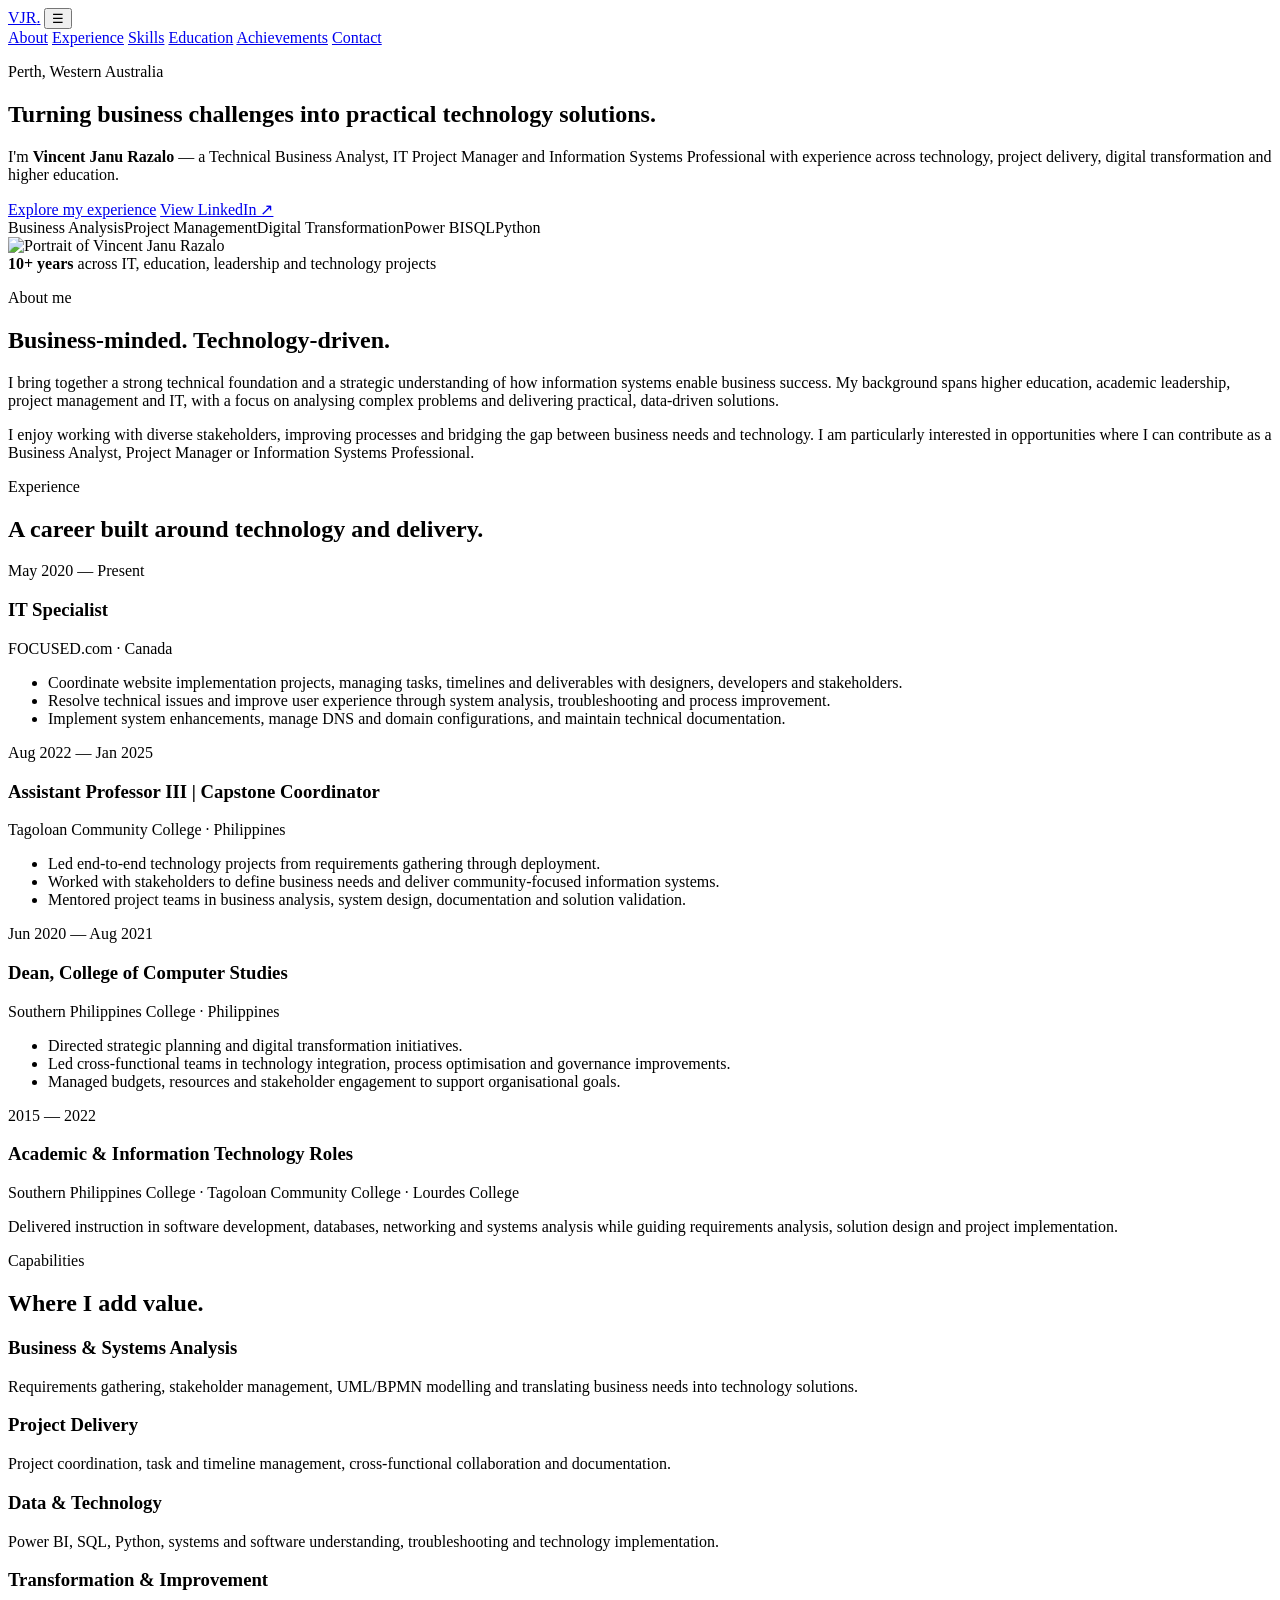
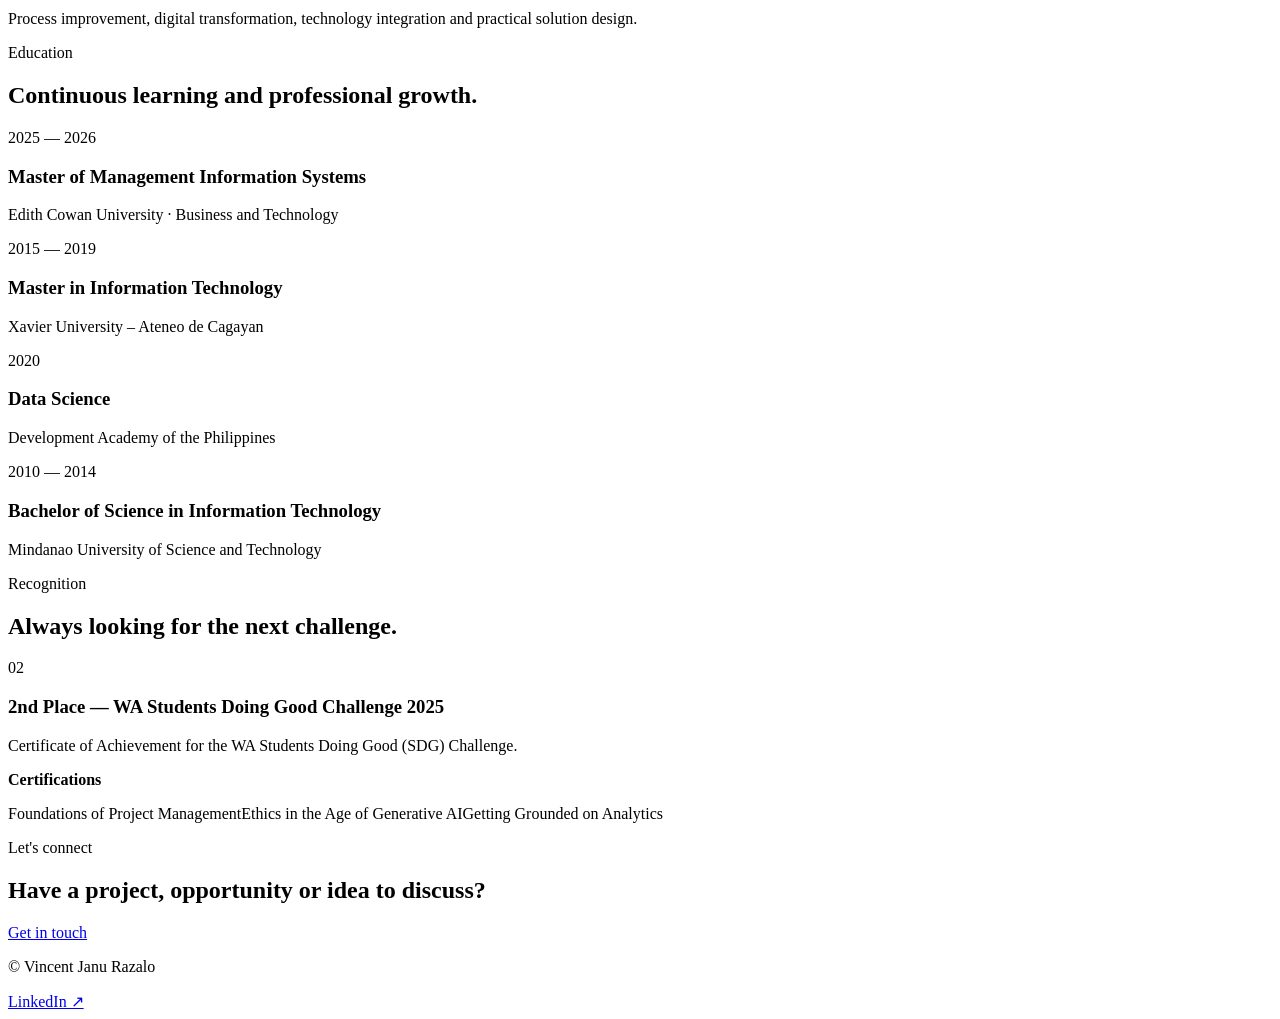
==== index.html @ e5776396 "Redesign portfolio homepage with professional content" ====
<!DOCTYPE html>
<html lang="en">
<head>
  <meta charset="UTF-8">
  <meta name="viewport" content="width=device-width, initial-scale=1.0">
  <meta name="description" content="Portfolio of Vincent Janu Razalo, Technical Business Analyst, IT Project Manager and Information Systems Professional based in Perth, Western Australia.">
  <title>Vincent Janu Razalo | Technical Business Analyst & IT Project Manager</title>
  <link rel="preconnect" href="https://fonts.googleapis.com">
  <link rel="preconnect" href="https://fonts.gstatic.com" crossorigin>
  <link href="https://fonts.googleapis.com/css2?family=DM+Sans:wght@400;500;600;700&family=Space+Grotesk:wght@500;600;700&display=swap" rel="stylesheet">
  <link rel="stylesheet" href="styles.css">
</head>
<body>
  <header class="site-header">
    <div class="container nav">
      <a class="brand" href="#home">VJR<span>.</span></a>
      <button class="menu-toggle" aria-label="Toggle navigation" aria-expanded="false">☰</button>
      <nav class="nav-links" aria-label="Primary navigation">
        <a href="#about">About</a>
        <a href="#experience">Experience</a>
        <a href="#skills">Skills</a>
        <a href="#education">Education</a>
        <a href="#achievements">Achievements</a>
        <a href="contact.html" class="nav-cta">Contact</a>
      </nav>
    </div>
  </header>

  <main>
    <section id="home" class="hero">
      <div class="container hero-grid">
        <div class="hero-content">
          <p class="eyebrow">Perth, Western Australia</p>
          <h1>Turning business challenges into <span>practical technology solutions.</span></h1>
          <p class="hero-intro">I'm <strong>Vincent Janu Razalo</strong> — a Technical Business Analyst, IT Project Manager and Information Systems Professional with experience across technology, project delivery, digital transformation and higher education.</p>
          <div class="hero-actions">
            <a class="button primary" href="#experience">Explore my experience</a>
            <a class="button secondary" href="https://www.linkedin.com/in/vincentjanurazalo/" target="_blank" rel="noopener">View LinkedIn ↗</a>
          </div>
          <div class="hero-tags" aria-label="Areas of expertise">
            <span>Business Analysis</span><span>Project Management</span><span>Digital Transformation</span><span>Power BI</span><span>SQL</span><span>Python</span>
          </div>
        </div>
        <div class="profile-wrap">
          <div class="profile-card">
            <img src="images/Profile.jpg" alt="Portrait of Vincent Janu Razalo">
          </div>
          <div class="profile-note">
            <strong>10+ years</strong>
            <span>across IT, education, leadership and technology projects</span>
          </div>
        </div>
      </div>
    </section>

    <section id="about" class="section">
      <div class="container two-column">
        <div><p class="eyebrow">About me</p><h2>Business-minded. Technology-driven.</h2></div>
        <div>
          <p>I bring together a strong technical foundation and a strategic understanding of how information systems enable business success. My background spans higher education, academic leadership, project management and IT, with a focus on analysing complex problems and delivering practical, data-driven solutions.</p>
          <p>I enjoy working with diverse stakeholders, improving processes and bridging the gap between business needs and technology. I am particularly interested in opportunities where I can contribute as a Business Analyst, Project Manager or Information Systems Professional.</p>
        </div>
      </div>
    </section>

    <section id="experience" class="section section-alt">
      <div class="container">
        <p class="eyebrow">Experience</p>
        <h2>A career built around technology and delivery.</h2>
        <div class="timeline">
          <article class="timeline-item">
            <div class="timeline-date">May 2020 — Present</div>
            <div><h3>IT Specialist</h3><p class="company">FOCUSED.com · Canada</p><ul><li>Coordinate website implementation projects, managing tasks, timelines and deliverables with designers, developers and stakeholders.</li><li>Resolve technical issues and improve user experience through system analysis, troubleshooting and process improvement.</li><li>Implement system enhancements, manage DNS and domain configurations, and maintain technical documentation.</li></ul></div>
          </article>
          <article class="timeline-item">
            <div class="timeline-date">Aug 2022 — Jan 2025</div>
            <div><h3>Assistant Professor III | Capstone Coordinator</h3><p class="company">Tagoloan Community College · Philippines</p><ul><li>Led end-to-end technology projects from requirements gathering through deployment.</li><li>Worked with stakeholders to define business needs and deliver community-focused information systems.</li><li>Mentored project teams in business analysis, system design, documentation and solution validation.</li></ul></div>
          </article>
          <article class="timeline-item">
            <div class="timeline-date">Jun 2020 — Aug 2021</div>
            <div><h3>Dean, College of Computer Studies</h3><p class="company">Southern Philippines College · Philippines</p><ul><li>Directed strategic planning and digital transformation initiatives.</li><li>Led cross-functional teams in technology integration, process optimisation and governance improvements.</li><li>Managed budgets, resources and stakeholder engagement to support organisational goals.</li></ul></div>
          </article>
          <article class="timeline-item compact">
            <div class="timeline-date">2015 — 2022</div>
            <div><h3>Academic & Information Technology Roles</h3><p class="company">Southern Philippines College · Tagoloan Community College · Lourdes College</p><p>Delivered instruction in software development, databases, networking and systems analysis while guiding requirements analysis, solution design and project implementation.</p></div>
          </article>
        </div>
      </div>
    </section>

    <section id="skills" class="section">
      <div class="container">
        <p class="eyebrow">Capabilities</p><h2>Where I add value.</h2>
        <div class="skill-grid">
          <article><h3>Business & Systems Analysis</h3><p>Requirements gathering, stakeholder management, UML/BPMN modelling and translating business needs into technology solutions.</p></article>
          <article><h3>Project Delivery</h3><p>Project coordination, task and timeline management, cross-functional collaboration and documentation.</p></article>
          <article><h3>Data & Technology</h3><p>Power BI, SQL, Python, systems and software understanding, troubleshooting and technology implementation.</p></article>
          <article><h3>Transformation & Improvement</h3><p>Process improvement, digital transformation, technology integration and practical solution design.</p></article>
        </div>
      </div>
    </section>

    <section id="education" class="section section-alt">
      <div class="container"><p class="eyebrow">Education</p><h2>Continuous learning and professional growth.</h2>
        <div class="education-grid">
          <article><span>2025 — 2026</span><h3>Master of Management Information Systems</h3><p>Edith Cowan University · Business and Technology</p></article>
          <article><span>2015 — 2019</span><h3>Master in Information Technology</h3><p>Xavier University – Ateneo de Cagayan</p></article>
          <article><span>2020</span><h3>Data Science</h3><p>Development Academy of the Philippines</p></article>
          <article><span>2010 — 2014</span><h3>Bachelor of Science in Information Technology</h3><p>Mindanao University of Science and Technology</p></article>
        </div>
      </div>
    </section>

    <section id="achievements" class="section">
      <div class="container achievement-grid">
        <div><p class="eyebrow">Recognition</p><h2>Always looking for the next challenge.</h2></div>
        <article class="achievement-card"><span class="award-number">02</span><div><h3>2nd Place — WA Students Doing Good Challenge 2025</h3><p>Certificate of Achievement for the WA Students Doing Good (SDG) Challenge.</p></div></article>
        <div class="cert-list"><p><strong>Certifications</strong></p><span>Foundations of Project Management</span><span>Ethics in the Age of Generative AI</span><span>Getting Grounded on Analytics</span></div>
      </div>
    </section>

    <section class="cta-section">
      <div class="container cta"><div><p class="eyebrow">Let's connect</p><h2>Have a project, opportunity or idea to discuss?</h2></div><a class="button primary light" href="contact.html">Get in touch</a></div>
    </section>
  </main>

  <footer><div class="container footer-content"><p>© <span id="year"></span> Vincent Janu Razalo</p><a href="https://www.linkedin.com/in/vincentjanurazalo/" target="_blank" rel="noopener">LinkedIn ↗</a></div></footer>
  <script src="script.js"></script>
</body>
</html>
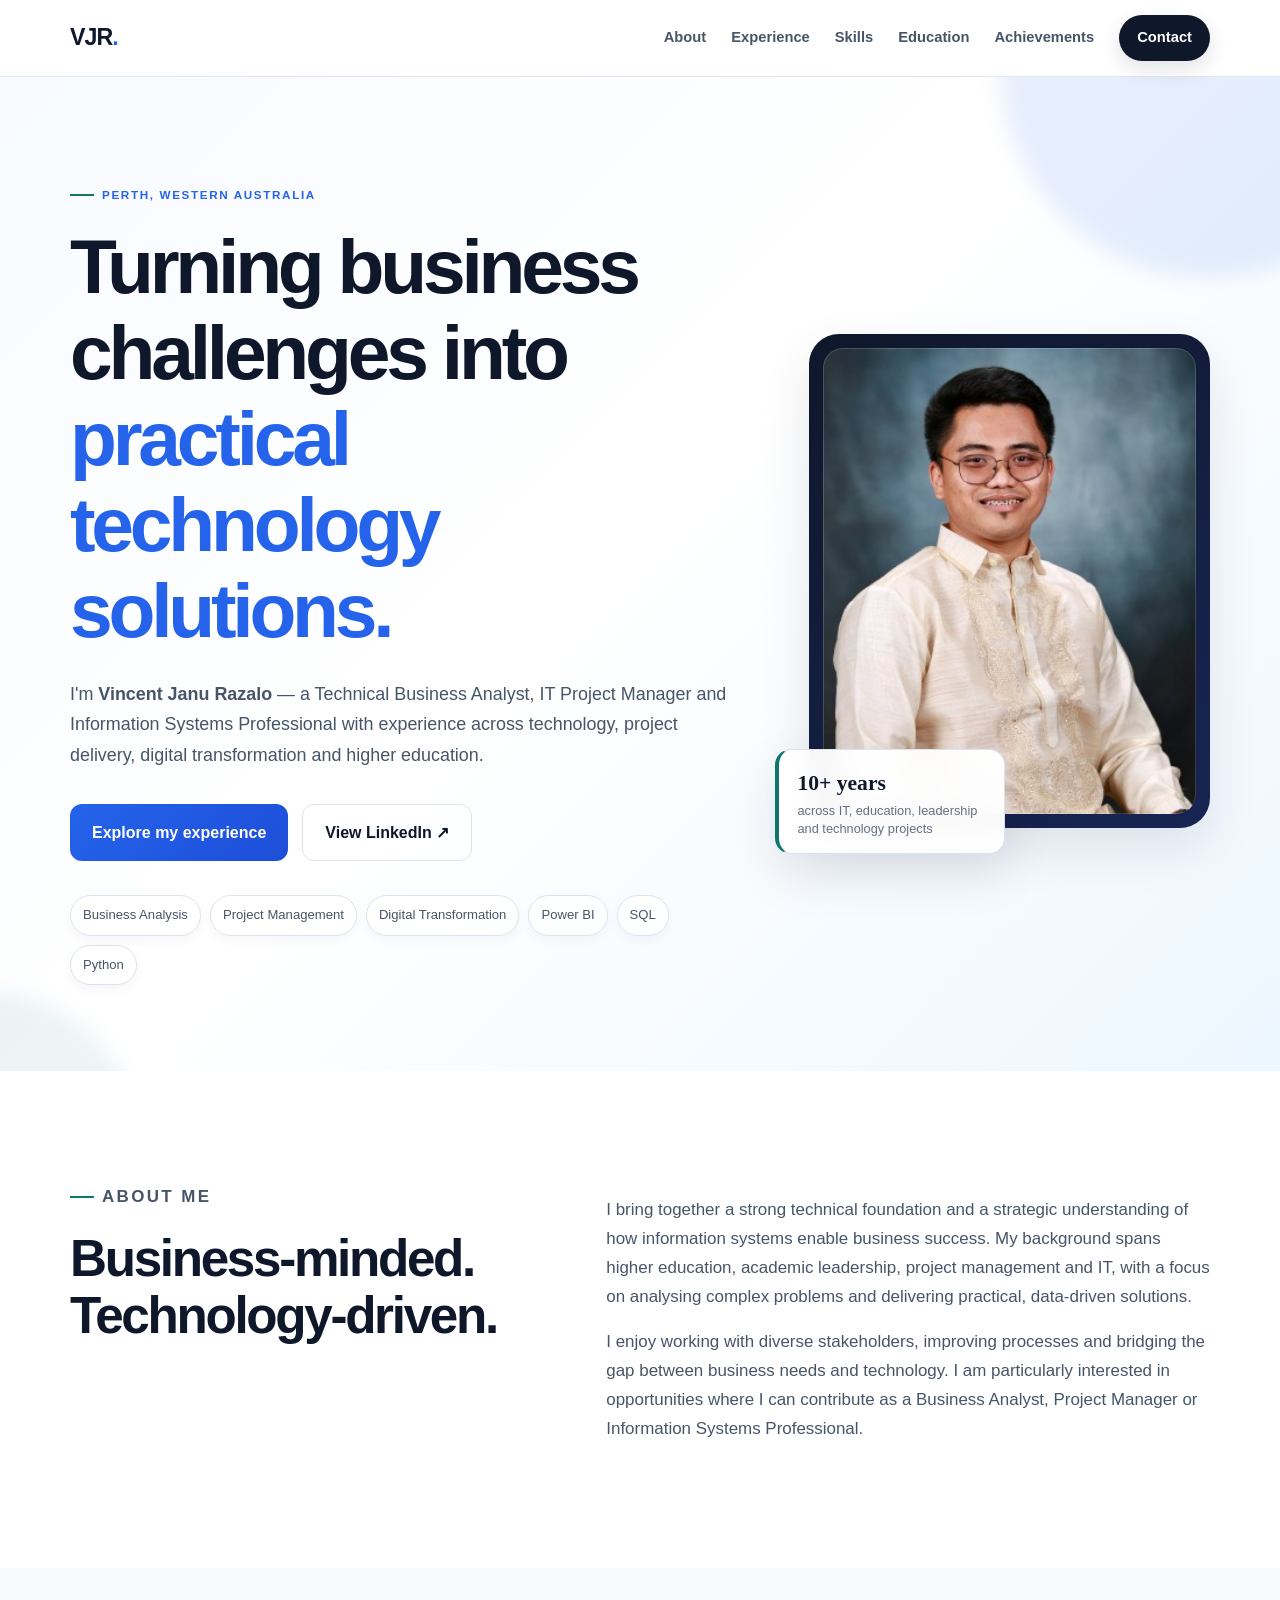
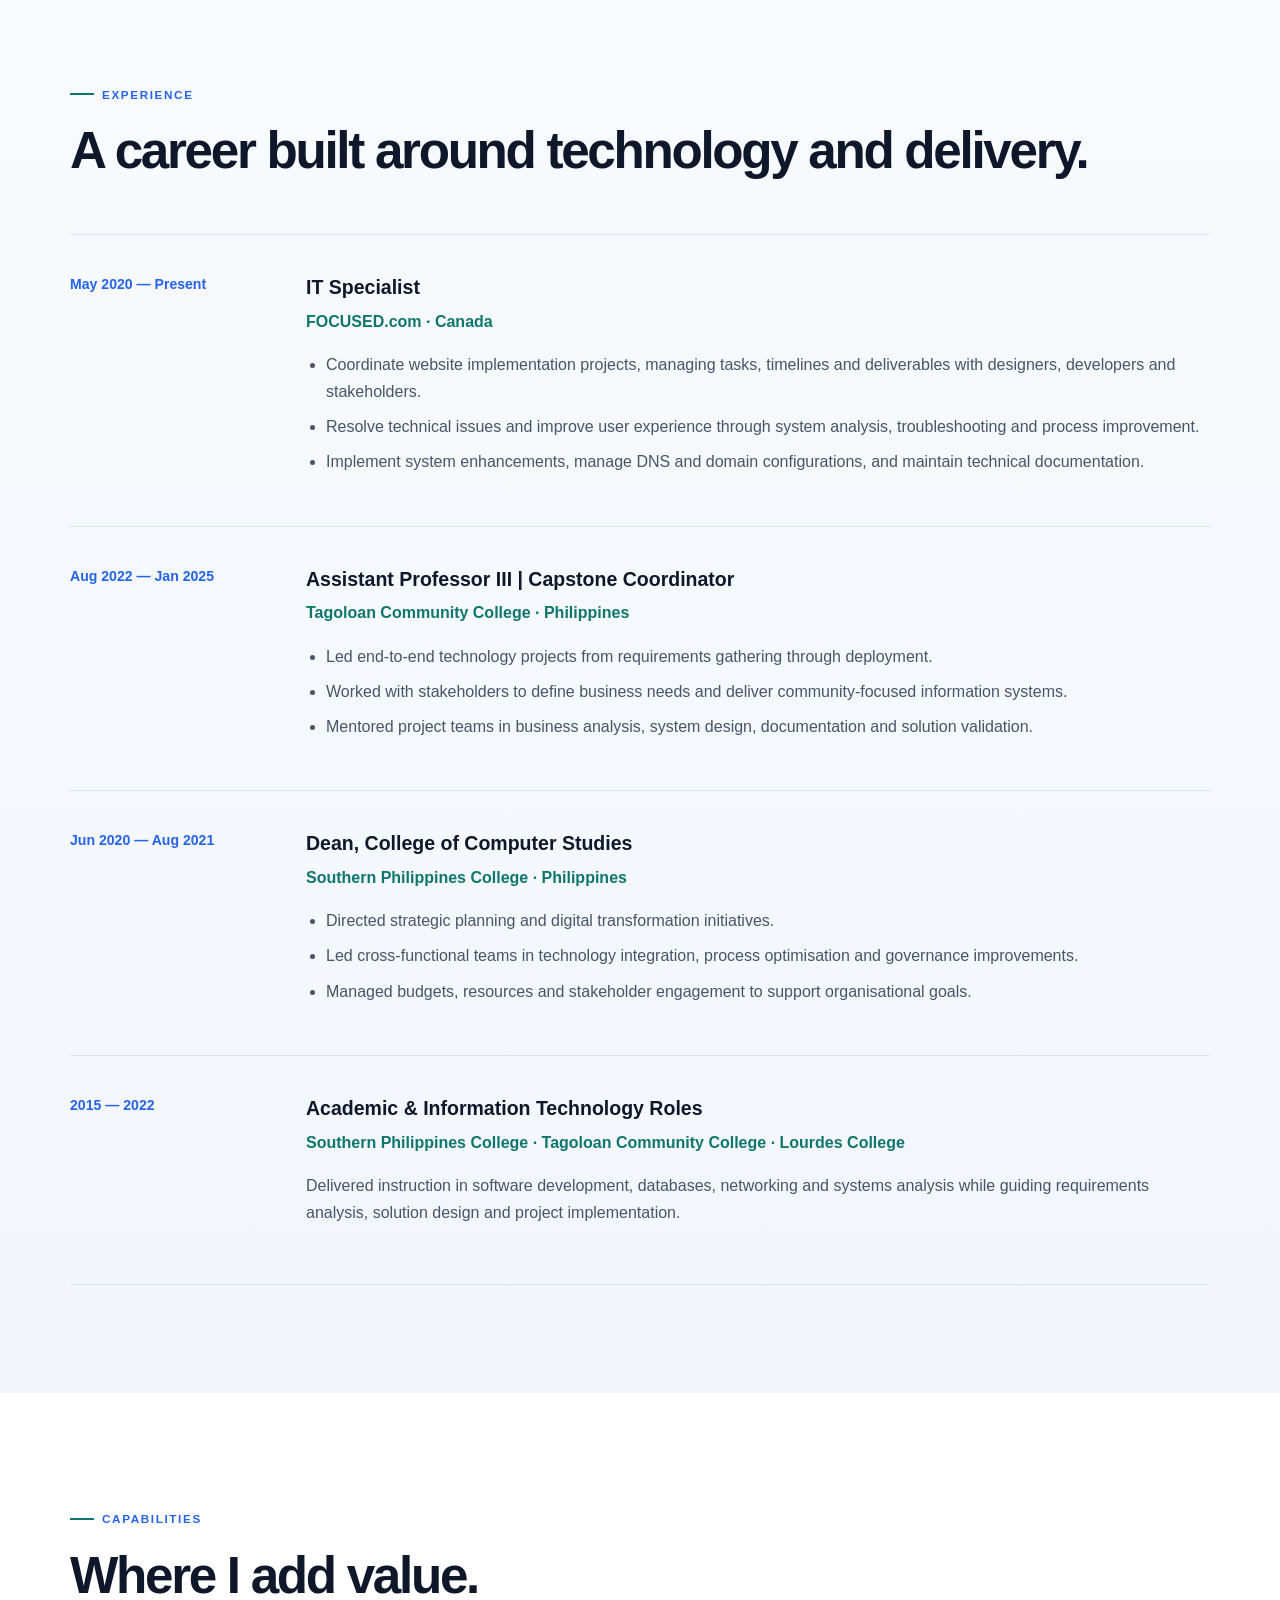
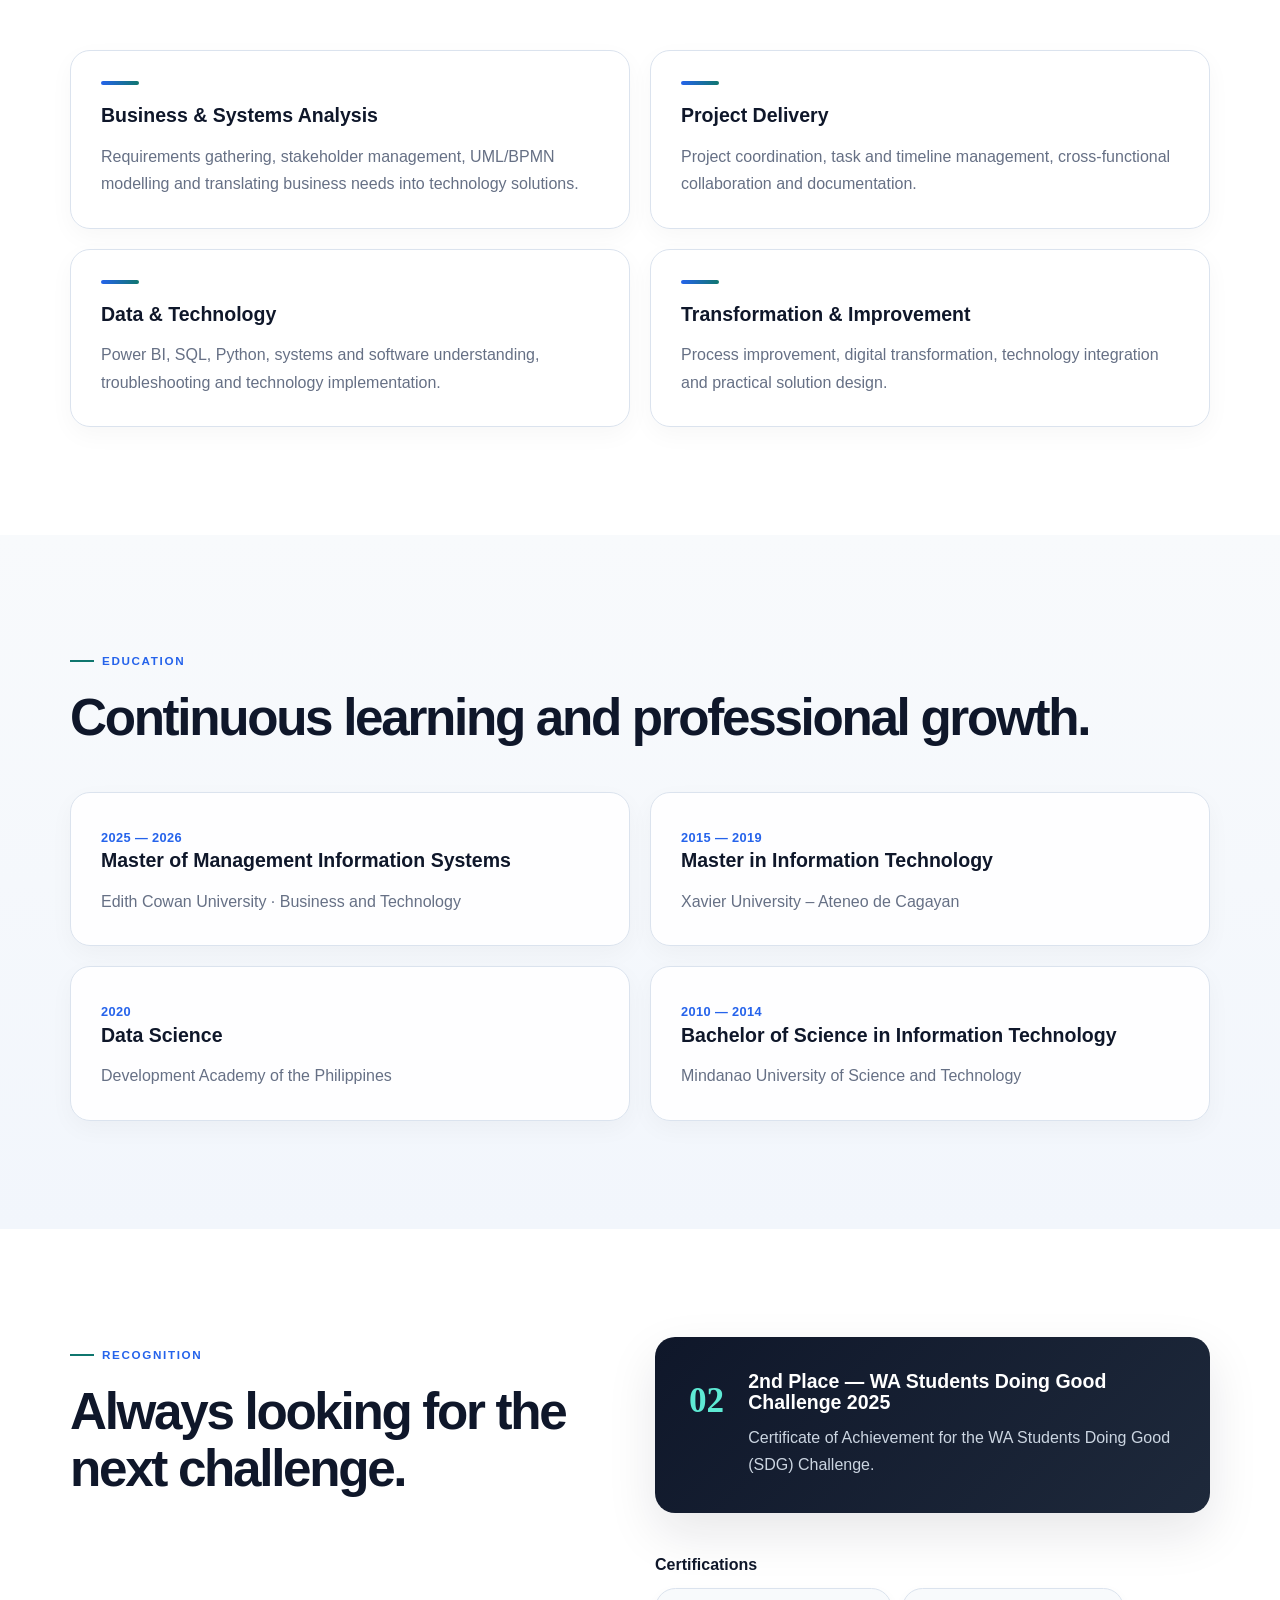
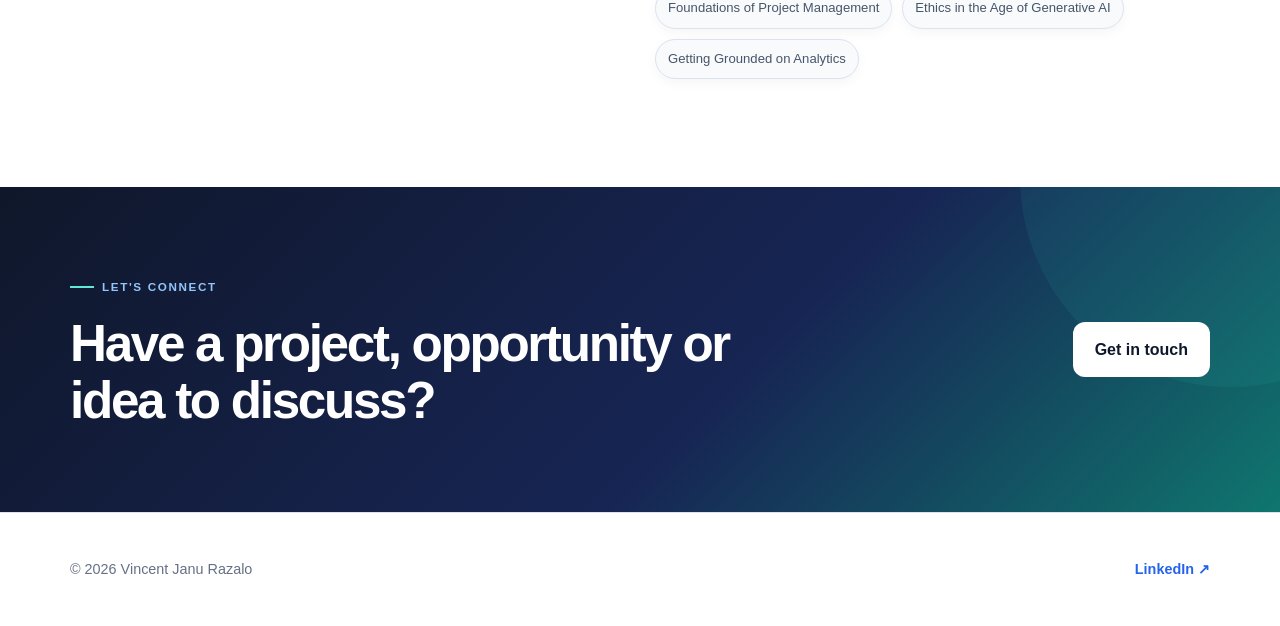
==== commit a8462898: "Update index.html" ====
--- a/index.html
+++ b/index.html
@@ -43,7 +43,7 @@
         </div>
         <div class="profile-wrap">
           <div class="profile-card">
-            <img src="images/Profile.jpg" alt="Portrait of Vincent Janu Razalo">
+            <img src="images/1746351554616.jpeg" alt="Portrait of Vincent Janu Razalo">
           </div>
           <div class="profile-note">
             <strong>10+ years</strong>
--- a/styles.css
+++ b/styles.css
@@ -0,0 +1,14 @@
+:root{
+  --navy:#0f172a;--navy-soft:#172554;--blue:#2563eb;--blue-light:#dbeafe;--teal:#0f766e;--teal-light:#ccfbf1;--ink:#172033;--muted:#667085;--paper:#ffffff;--surface:#f8fafc;--surface-2:#eef4ff;--line:#dbe3ee;--radius:20px;--shadow:0 20px 50px rgba(15,23,42,.10);--shadow-hover:0 24px 60px rgba(15,23,42,.16)}
+*{box-sizing:border-box}html{scroll-behavior:smooth}body{margin:0;font-family:'DM Sans',sans-serif;color:var(--ink);background:var(--paper);line-height:1.7}.container{width:min(1140px,calc(100% - 48px));margin:auto}
+.site-header{position:sticky;top:0;z-index:20;background:rgba(255,255,255,.88);backdrop-filter:blur(16px);border-bottom:1px solid rgba(219,227,238,.8)}.nav{min-height:76px;display:flex;align-items:center;justify-content:space-between;gap:24px}.brand{font-family:'Space Grotesk',sans-serif;font-weight:700;font-size:1.45rem;letter-spacing:-.04em;text-decoration:none;color:var(--navy)}.brand span{color:var(--blue)}
+.nav-links{display:flex;align-items:center;gap:25px}.nav-links a,.back-link{color:#475569;text-decoration:none;font-size:.92rem;font-weight:600;transition:color .2s,transform .2s}.nav-links a:hover,.back-link:hover{color:var(--blue)}.nav-cta{padding:10px 18px!important;border-radius:999px;background:var(--navy);color:#fff!important;box-shadow:0 8px 20px rgba(15,23,42,.12)}.nav-cta:hover{background:var(--blue);transform:translateY(-1px)}.menu-toggle{display:none;border:0;background:none;color:var(--navy);font-size:1.55rem}
+.hero{position:relative;overflow:hidden;padding:100px 0 86px;background:linear-gradient(135deg,#f8fbff 0%,#fff 48%,#edf7ff 100%)}.hero:before,.hero:after{content:"";position:absolute;border-radius:999px;filter:blur(10px);pointer-events:none}.hero:before{width:420px;height:420px;right:-140px;top:-220px;background:rgba(37,99,235,.11)}.hero:after{width:320px;height:320px;left:-180px;bottom:-240px;background:rgba(15,118,110,.08)}.hero-grid{position:relative;z-index:1;display:grid;grid-template-columns:1.35fr .82fr;align-items:center;gap:80px}.eyebrow{display:inline-flex;align-items:center;gap:8px;text-transform:uppercase;letter-spacing:.14em;font-size:.73rem;font-weight:800;color:var(--blue);margin:0 0 18px}.eyebrow:before{content:"";width:24px;height:2px;background:var(--teal)}
+h1,h2,h3{font-family:'Space Grotesk',sans-serif;line-height:1.12;margin-top:0;color:var(--navy)}h1{font-size:clamp(3rem,6vw,5.5rem);letter-spacing:-.055em;margin-bottom:26px;max-width:820px}h1 span{color:var(--blue)}h2{font-size:clamp(2.1rem,4vw,3.35rem);letter-spacing:-.045em;margin-bottom:24px}h3{font-size:1.22rem;margin-bottom:9px}.hero-intro{font-size:1.12rem;max-width:720px;color:#475569}.hero-actions{display:flex;flex-wrap:wrap;gap:14px;margin:34px 0}.button{display:inline-flex;align-items:center;justify-content:center;padding:14px 22px;border-radius:12px;text-decoration:none;font-weight:700;transition:transform .2s,box-shadow .2s,background .2s}.button:hover{transform:translateY(-3px);box-shadow:var(--shadow)}.primary{background:linear-gradient(135deg,var(--blue),#1d4ed8);color:#fff}.secondary{border:1px solid var(--line);color:var(--navy);background:rgba(255,255,255,.8)}.secondary:hover{border-color:#93c5fd;background:#fff}
+.hero-tags{display:flex;flex-wrap:wrap;gap:9px}.hero-tags span,.cert-list span{font-size:.82rem;padding:8px 12px;background:rgba(255,255,255,.88);border:1px solid var(--line);border-radius:999px;color:#475569;box-shadow:0 4px 12px rgba(15,23,42,.04)}.profile-wrap{position:relative}.profile-card{position:relative;background:linear-gradient(145deg,var(--navy),var(--navy-soft));border-radius:30px;padding:14px;box-shadow:var(--shadow)}.profile-card:after{content:"";position:absolute;inset:14px;border:1px solid rgba(255,255,255,.16);border-radius:20px;pointer-events:none}.profile-card img{width:100%;display:block;border-radius:20px;aspect-ratio:4/5;object-fit:cover}.profile-note{position:absolute;left:-34px;bottom:-26px;background:rgba(255,255,255,.96);backdrop-filter:blur(12px);border:1px solid var(--line);box-shadow:var(--shadow);border-radius:16px;padding:15px 18px;max-width:230px;border-left:4px solid var(--teal)}.profile-note strong{display:block;font-family:'Space Grotesk';font-size:1.35rem;color:var(--navy)}.profile-note span{font-size:.8rem;color:var(--muted);line-height:1.4;display:block}
+.section{padding:108px 0}.section-alt{background:linear-gradient(180deg,#f8fafc 0%,#f2f6fc 100%)}.two-column{display:grid;grid-template-columns:.85fr 1.15fr;gap:90px}.two-column p{color:#475569;font-size:1.06rem}.timeline{margin-top:54px;border-top:1px solid var(--line)}.timeline-item{display:grid;grid-template-columns:190px 1fr;gap:46px;padding:38px 0;border-bottom:1px solid var(--line)}.timeline-item>div:last-child{padding:4px 0}.timeline-date{font-size:.88rem;font-weight:800;color:var(--blue)}.company{color:var(--teal);font-weight:600;margin-top:0}.timeline ul{padding-left:20px;margin-bottom:0;color:#475569}.timeline li{margin-bottom:8px}.compact p:last-child{color:#475569}
+.skill-grid,.education-grid{display:grid;grid-template-columns:repeat(2,1fr);gap:20px;margin-top:46px}.skill-grid article,.education-grid article{position:relative;padding:30px;background:rgba(255,255,255,.92);border:1px solid var(--line);border-radius:var(--radius);box-shadow:0 8px 24px rgba(15,23,42,.035);transition:transform .2s,box-shadow .2s,border-color .2s}.skill-grid article:hover,.education-grid article:hover{transform:translateY(-5px);box-shadow:var(--shadow);border-color:#bfdbfe}.skill-grid article:before{content:"";display:block;width:38px;height:4px;border-radius:999px;background:linear-gradient(90deg,var(--blue),var(--teal));margin-bottom:20px}.skill-grid p,.education-grid p{margin-bottom:0;color:var(--muted)}.education-grid span{font-size:.8rem;font-weight:800;letter-spacing:.03em;color:var(--blue)}
+.achievement-grid{display:grid;grid-template-columns:1fr 1fr;gap:30px;align-items:start}.achievement-card{padding:34px;border-radius:var(--radius);background:linear-gradient(135deg,var(--navy),#1e293b);color:#fff;display:flex;gap:24px;box-shadow:var(--shadow)}.achievement-card h3{margin-bottom:10px;color:#fff}.achievement-card p{color:#cbd5e1;margin:0}.award-number{font-family:'Space Grotesk';font-size:2.2rem;font-weight:700;color:#5eead4}.cert-list{grid-column:2;display:flex;flex-wrap:wrap;gap:10px}.cert-list p{width:100%;margin:0;color:var(--navy)}.cert-list span{background:var(--surface)}
+.cta-section{position:relative;overflow:hidden;padding:82px 0;background:linear-gradient(135deg,var(--navy),var(--navy-soft) 58%,#0f766e)}.cta-section:after{content:"";position:absolute;width:420px;height:420px;border-radius:50%;right:-160px;top:-220px;background:rgba(45,212,191,.08)}.cta{position:relative;z-index:1;display:flex;align-items:center;justify-content:space-between;gap:32px}.cta .eyebrow{color:#93c5fd}.cta .eyebrow:before{background:#5eead4}.cta h2{margin:0;max-width:700px;color:#fff}.light{background:#fff;color:var(--navy);white-space:nowrap}.light:hover{background:#f8fafc}
+footer{padding:30px 0;background:#fff;border-top:1px solid var(--line)}.footer-content{display:flex;justify-content:space-between;align-items:center;color:var(--muted);font-size:.9rem}.footer-content a{color:var(--blue);text-decoration:none;font-weight:700}.contact-page{min-height:calc(100vh - 140px);padding:110px 0;background:linear-gradient(135deg,#f8fbff,#fff)}.contact-grid{display:grid;grid-template-columns:1.1fr .7fr;gap:80px}.contact-intro{font-size:1.15rem;color:var(--muted);max-width:680px}.contact-methods{margin-top:38px;display:grid;gap:14px}.contact-methods a,.contact-methods div{padding:18px 0;border-bottom:1px solid var(--line);text-decoration:none}.contact-methods strong,.contact-methods span{display:block}.contact-methods strong{color:var(--navy)}.contact-methods span{color:var(--muted)}.contact-card{background:#fff;padding:36px;border-radius:var(--radius);height:max-content;border:1px solid var(--line);box-shadow:var(--shadow)}.contact-card p{color:var(--muted)}.small-note{font-size:.82rem;margin-top:18px}
+@media(max-width:800px){.container{width:min(100% - 36px,1140px)}.nav-links{display:none;position:absolute;top:76px;left:0;right:0;background:rgba(255,255,255,.98);backdrop-filter:blur(14px);border-bottom:1px solid var(--line);padding:20px;flex-direction:column;align-items:stretch;box-shadow:0 14px 30px rgba(15,23,42,.08)}.nav-links.open{display:flex}.menu-toggle{display:block}.hero{padding-top:70px}.hero-grid,.two-column,.contact-grid{grid-template-columns:1fr;gap:46px}.profile-wrap{max-width:410px;margin:auto}.profile-note{left:12px}.section{padding:78px 0}.timeline-item{grid-template-columns:1fr;gap:8px}.skill-grid,.education-grid,.achievement-grid{grid-template-columns:1fr}.cert-list{grid-column:auto}.cta{align-items:flex-start;flex-direction:column}}@media(max-width:480px){.container{width:min(100% - 28px,1140px)}h1{font-size:2.8rem}.hero-actions,.button{width:100%}.hero-tags span{font-size:.75rem}.skill-grid,.education-grid{grid-template-columns:1fr}.profile-note{max-width:205px}.section{padding:68px 0}}
